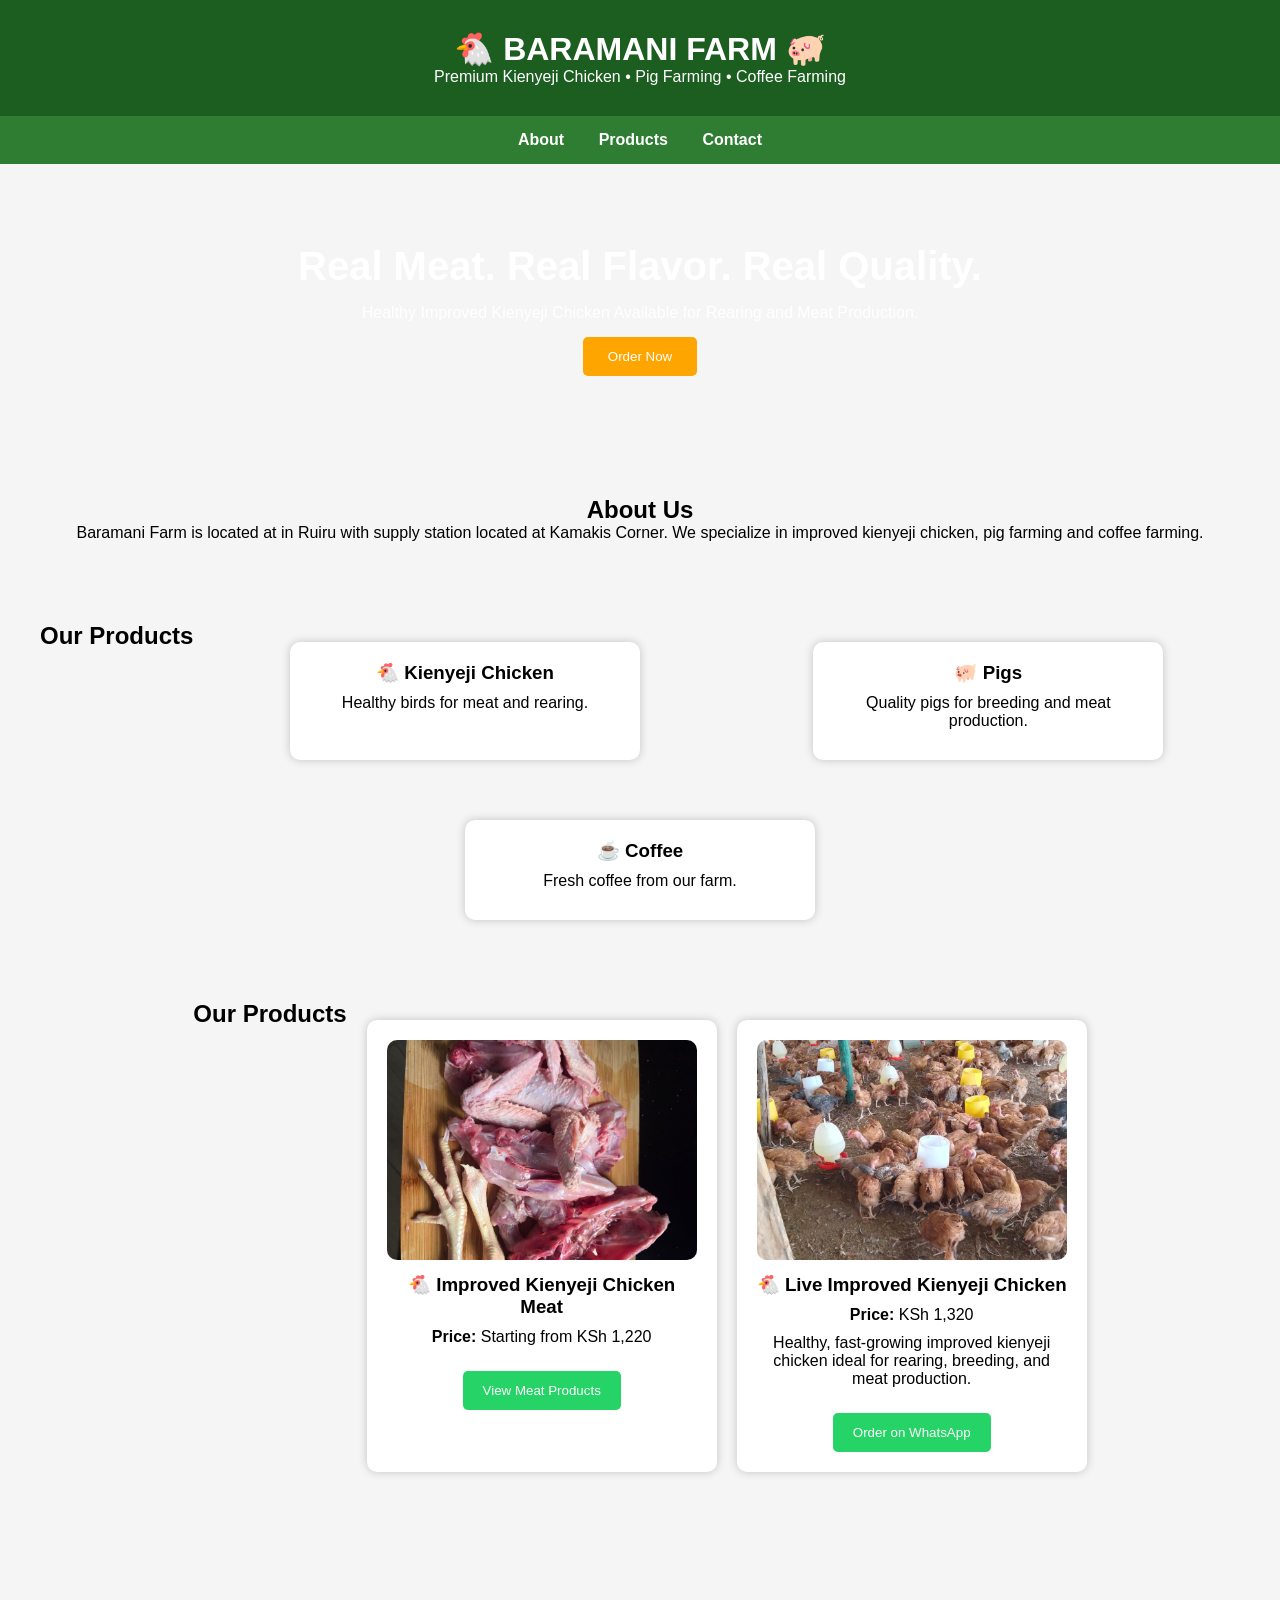
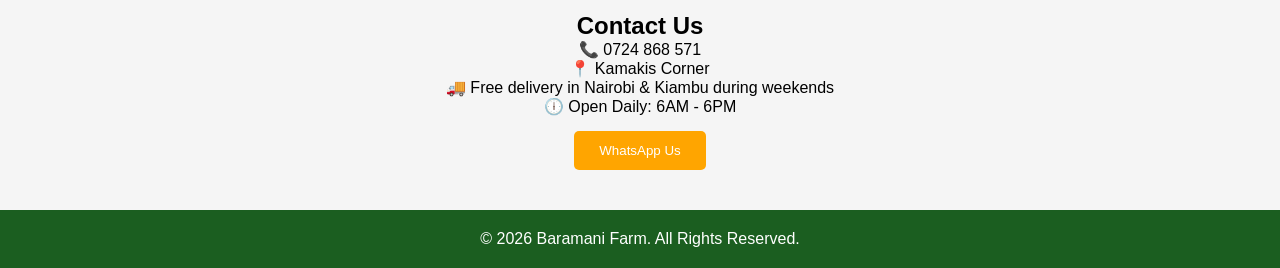
==== index.html @ e117cc8b "Add files via upload" ====
<!DOCTYPE html>
<html lang="en">
<head>
<meta charset="UTF-8">
<meta name="viewport" content="width=device-width, initial-scale=1.0">
<title>Baramani Farm</title>
<link rel="stylesheet" href="style.css">
</head>

<body>

<header>
    <h1>🐔 BARAMANI FARM 🐖</h1>
    <p>Premium Kienyeji Chicken • Pig Farming • Coffee Farming</p>
</header>

<nav>
    <a href="#about">About</a>
    <a href="#products">Products</a>
    <a href="#contact">Contact</a>
</nav>

<section class="hero">
    <h2>Real Meat. Real Flavor. Real Quality.</h2>
    <p>Healthy Improved Kienyeji Chicken Available for Rearing and Meat Production.</p>
    <button onclick="alert('Call 0724 868 571')">Order Now</button>
</section>

<section id="about">
    <h2>About Us</h2>
    <p>
        Baramani Farm is located at in Ruiru with supply station located at Kamakis Corner.
        We specialize in improved kienyeji chicken,
        pig farming and coffee farming.
    </p>
</section>

<section id="products">
    <h2>Our Products</h2>

    <div class="card">
        <h3>🐔 Kienyeji Chicken</h3>
        <p>Healthy birds for meat and rearing.</p>
    </div>

    <div class="card">
        <h3>🐖 Pigs</h3>
        <p>Quality pigs for breeding and meat production.</p>
    </div>

    <div class="card">
        <h3>☕ Coffee</h3>
        <p>Fresh coffee from our farm.</p>
    </div>
    <section id="products">

    <h2>Our Products</h2>

    <div class="card">

    <img src="chicken.jpeg" alt="Kienyeji Chicken Meat">

    <h3>🐔 Improved Kienyeji Chicken Meat</h3>

    <p><strong>Price:</strong> Starting from KSh 1,220</p>

    <a href="meat.html">
        <button>View Meat Products</button>
    </a>

</div>

    <div class="card">

    <img src="live-chicken.jpg" alt="Live Kienyeji Chicken">

    <h3>🐔 Live Improved Kienyeji Chicken</h3>

    <p><strong>Price:</strong> KSh 1,320</p>

    <p>
        Healthy, fast-growing improved kienyeji chicken ideal for
        rearing, breeding, and meat production.
    </p>

    <a href="https://wa.me/254724868571?text=Hello%20Baramani%20Farm,%20I%20would%20like%20to%20order%20a%20Live%20Improved%20Kienyeji%20Chicken%20at%20KSh%201320">
        <button>Order on WhatsApp</button>
    </a>

</div>

</section>

</section>

<section id="contact">
    <h2>Contact Us</h2>

    <p>📞 0724 868 571</p>
    <p>📍 Kamakis Corner</p>
    <p>🚚 Free delivery in Nairobi & Kiambu during weekends</p>
    <p>🕕 Open Daily: 6AM - 6PM</p>

    <a href="https://wa.me/254724868571" target="_blank">
        <button>WhatsApp Us</button>
    </a>

</section>

<footer>
    <p>© 2026 Baramani Farm. All Rights Reserved.</p>
</footer>

</body>
</html>
---- style.css ----
*{
    margin:0;
    padding:0;
    box-sizing:border-box;
}

body{
    font-family:Arial, sans-serif;
    background:#f5f5f5;
}

header{
    background:#1b5e20;
    color:white;
    text-align:center;
    padding:30px;
}

nav{
    background:#2e7d32;
    text-align:center;
    padding:15px;
}

nav a{
    color:white;
    text-decoration:none;
    margin:15px;
    font-weight:bold;
}

.hero{
    text-align:center;
    padding:80px 20px;
    background:url('https://images.unsplash.com/photo-1548550023-2bdb3c5beed7') center/cover;
    color:white;
}

.hero h2{
    font-size:40px;
    margin-bottom:15px;
}

button{
    background:orange;
    color:white;
    border:none;
    padding:12px 25px;
    margin-top:15px;
    border-radius:5px;
    cursor:pointer;
}

button:hover{
    background:darkorange;
}

section{
    padding:40px;
    text-align:center;
}

.card{
    background:white;
    margin:15px auto;
    padding:20px;
    width:300px;
    border-radius:10px;
    box-shadow:0 0 10px rgba(0,0,0,0.2);
}

footer{
    background:#1b5e20;
    color:white;
    text-align:center;
    padding:20px;
}
.card img{
    width:100%;
    border-radius:10px;
    margin-bottom:10px;
}

.card{
    background:white;
    margin:20px auto;
    padding:20px;
    width:350px;
    border-radius:10px;
    box-shadow:0 0 10px rgba(0,0,0,0.2);
}

.card p{
    margin:10px 0;
}

.card button{
    background:#25D366;
    color:white;
    border:none;
    padding:12px 20px;
    border-radius:5px;
    cursor:pointer;
}
#products{
    display:flex;
    justify-content:center;
    gap:20px;
    flex-wrap:wrap;
}
.card img{
    width:100%;
    height:220px;
    object-fit:cover;
    border-radius:10px;
    transition:0.3s;
}

.card img:hover{
    transform:scale(1.05);
}
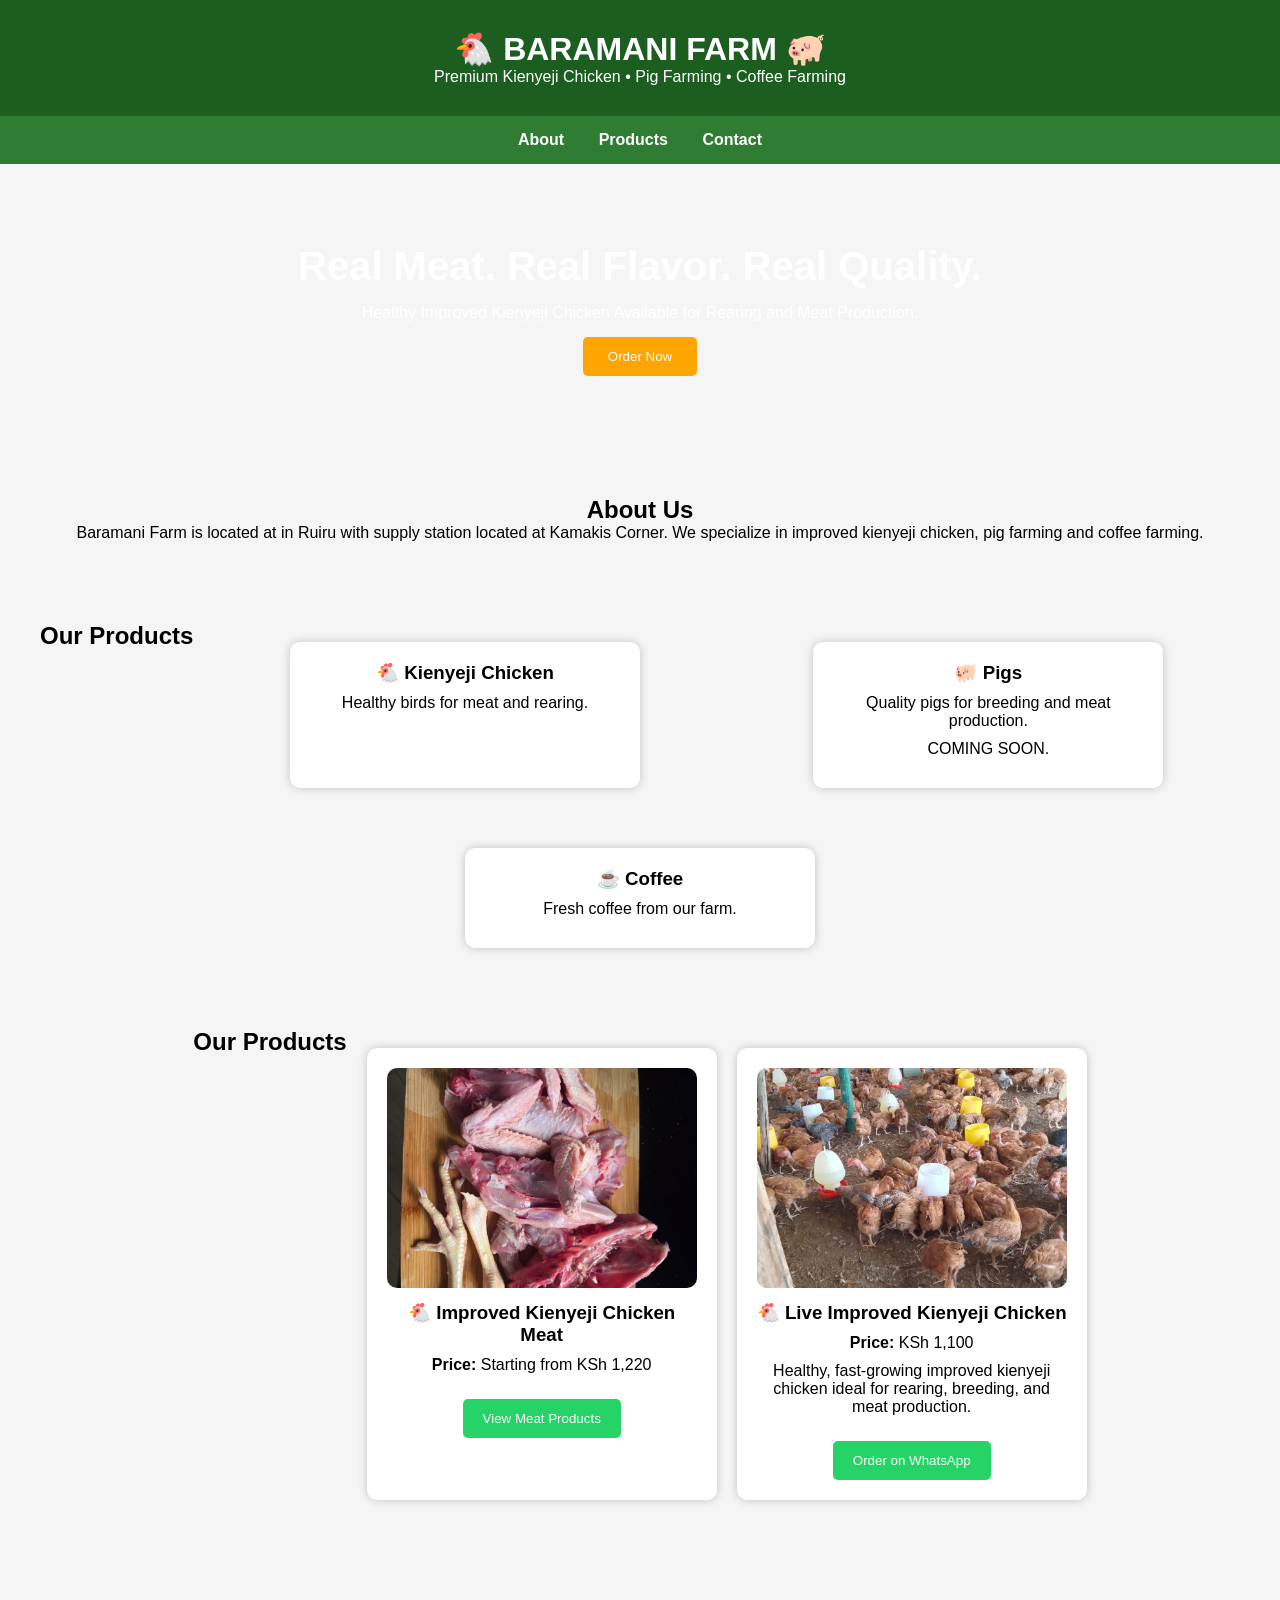
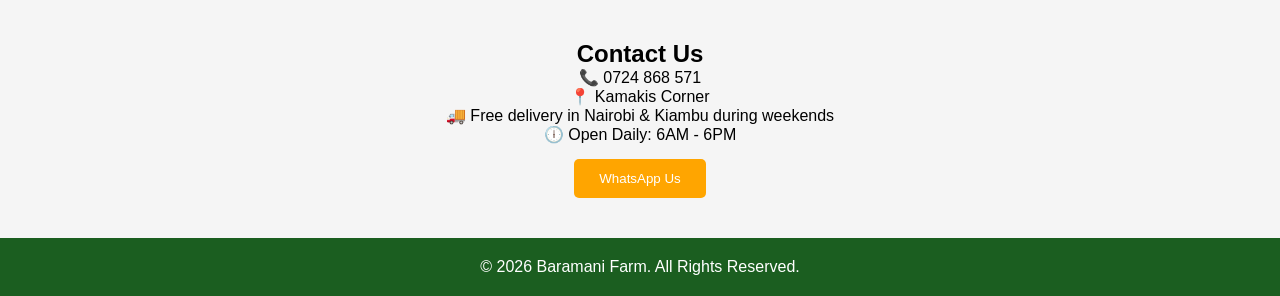
==== commit 8ce8bc97: "Update index.html UPDATE ON PRICES" ====
--- a/index.html
+++ b/index.html
@@ -46,6 +46,7 @@
     <div class="card">
         <h3>🐖 Pigs</h3>
         <p>Quality pigs for breeding and meat production.</p>
+        <p>COMING SOON.</p>
     </div>
 
     <div class="card">
@@ -76,7 +77,7 @@
 
     <h3>🐔 Live Improved Kienyeji Chicken</h3>
 
-    <p><strong>Price:</strong> KSh 1,320</p>
+    <p><strong>Price:</strong> KSh 1,100</p>
 
     <p>
         Healthy, fast-growing improved kienyeji chicken ideal for
@@ -112,4 +113,4 @@
 </footer>
 
 </body>
-</html>+</html>
